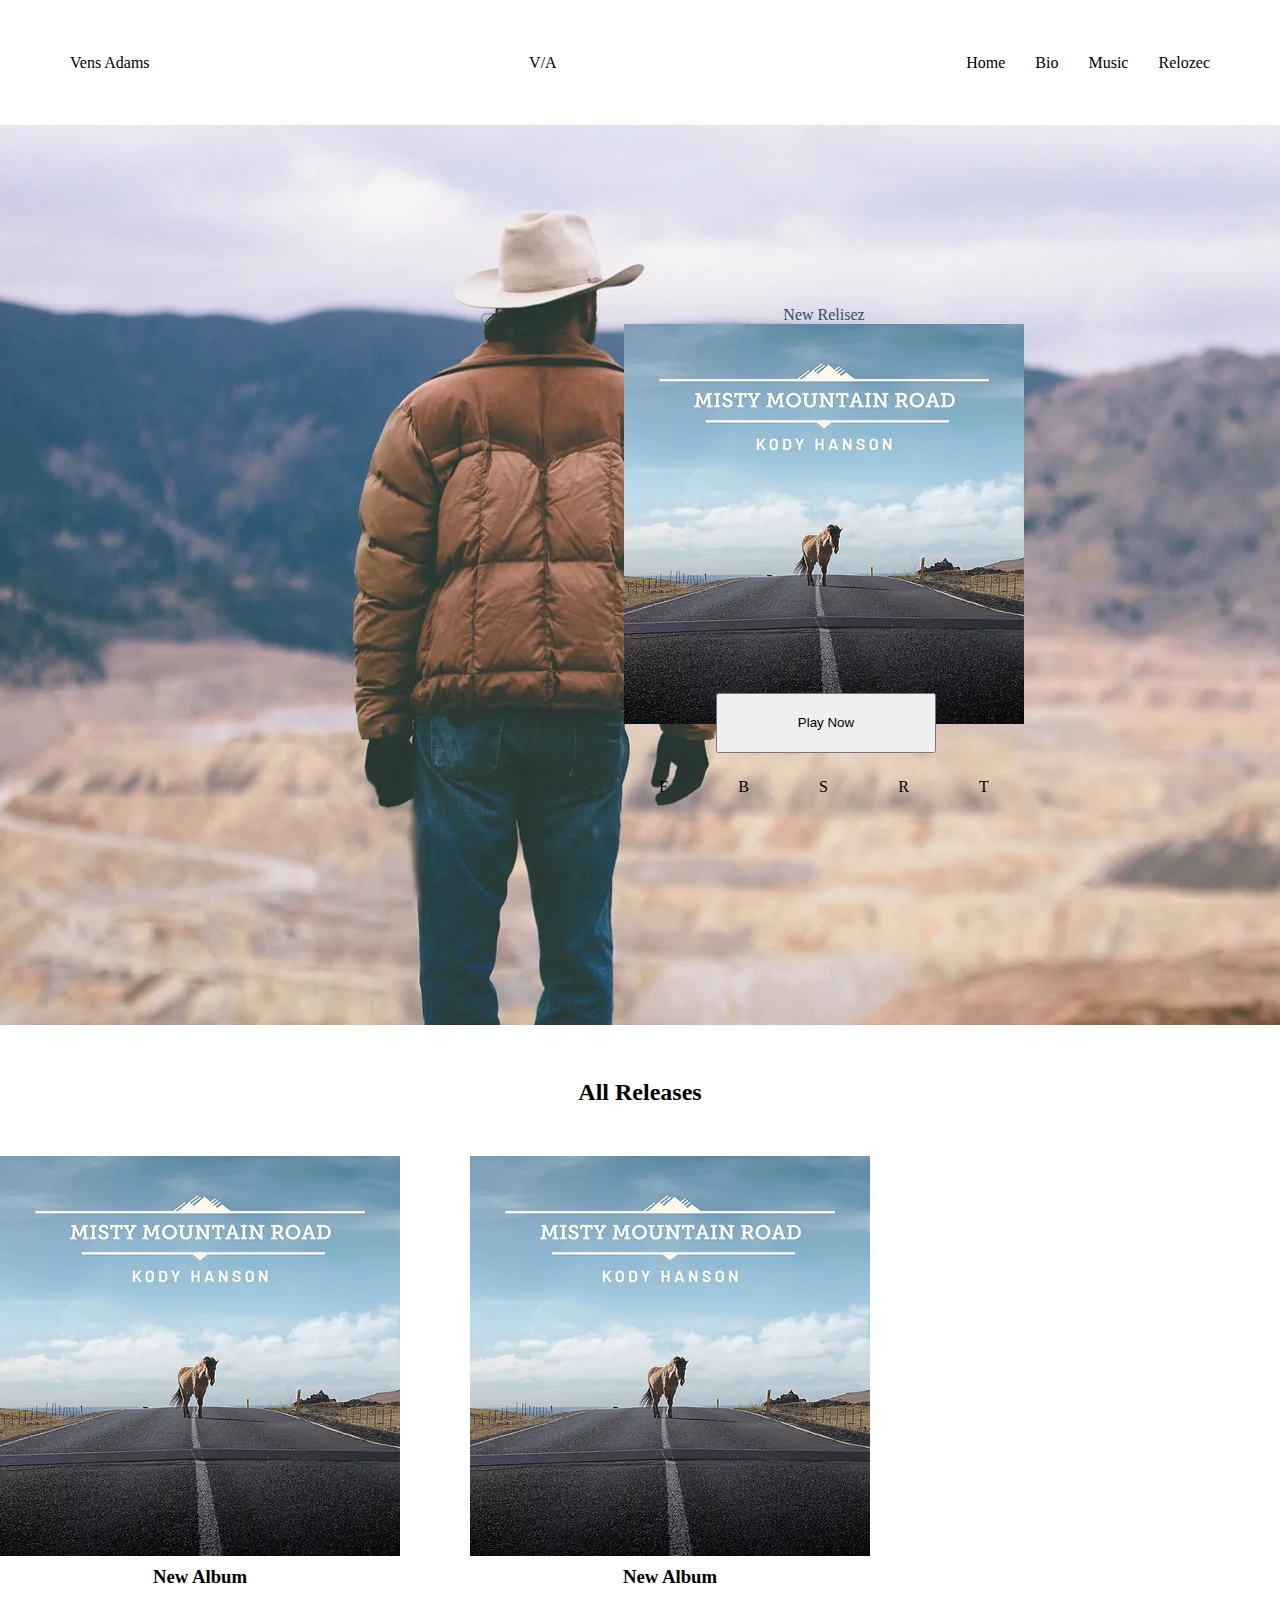
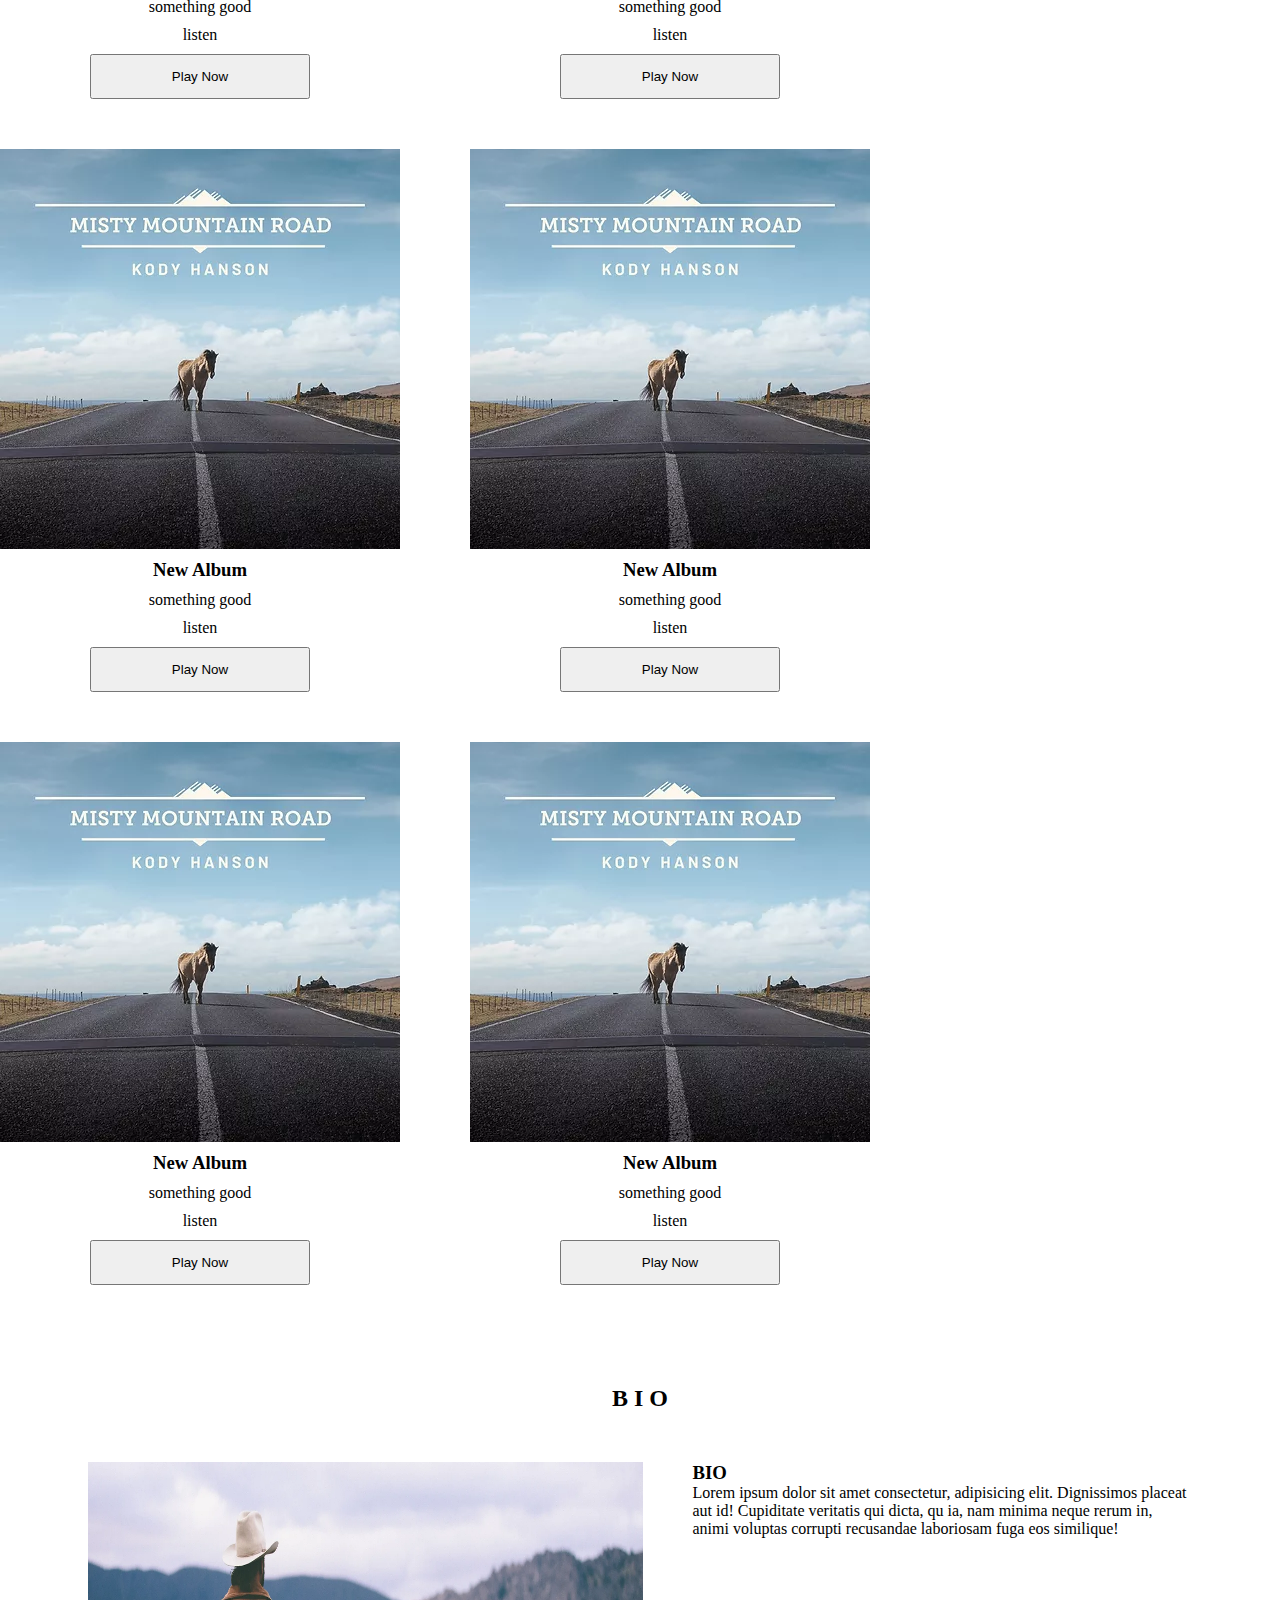
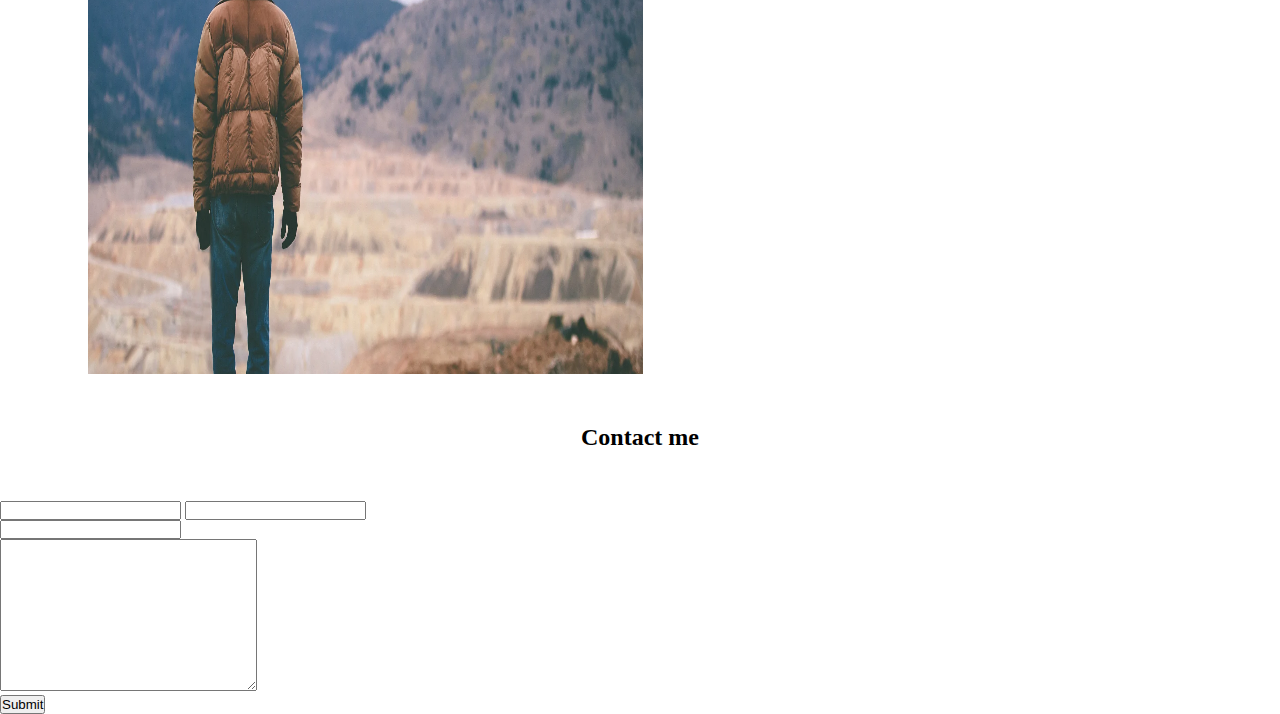
==== index.htm @ 62ecd47e "first page without srtyles" ====
<!DOCTYPE html>
<html lang="en">
<head>
    <meta charset="UTF-8">
    <meta http-equiv="X-UA-Compatible" content="IE=edge">
    <meta name="viewport" content="width=device-width, initial-scale=1.0">
    <meta name="description" content="portfoli">
    <meta name="keywords" content="portfolio, personal, corporate, business">

    <title>vens-adams-portfolio</title>

    <link rel="stylesheet" href="./css/normalaize.css">
    <link rel="stylesheet" href="./css/style.css">
</head>
<body>
    <header>
        <div class="portfolio-name">Vens Adams</div>
        <div class="logo">V/A</div>
        <div class="menu">
            <ul class="menu-items">
                <li>Home</li>
                <li>Bio</li>
                <li>Music</li>
                <li>Relozec</li>
            </ul>
        </div>
    </header>

    <main>
        <div class="header-background">
            <img src="./imgs//header-img.jpg" alt="">
            <div class="new-album">
                <div class="title"> New Relisez</div>
                <div class="album-img">
                    <img src="./imgs/header-album.jpg" alt="">
                    <button> Play Now</button>
                </div>
                <div class="social">
                    <ul>
                        <li>F</li>
                        <li>B</li>
                        <li>S</li>
                        <li>R</li>
                        <li>T</li>
                    </ul>
                </div>
            </div>
        </div>

        <div class="all-releases">
            <h2>All Releases</h2>
            <div class="releases">
                <div class="album">
                    <img src="./imgs/header-album.jpg" alt="">
                    <h3>New Album</h3>
                    <p>something good</p>
                    <p>listen</p>
                    <button>Play Now</button>
                </div>
                <div class="album">
                    <img src="./imgs/header-album.jpg" alt="">
                    <h3>New Album</h3>
                    <p>something good</p>
                    <p>listen</p>
                    <button>Play Now</button>
                </div>
                <div class="album">
                    <img src="./imgs/header-album.jpg" alt="">
                    <h3>New Album</h3>
                    <p>something good</p>
                    <p>listen</p>
                    <button>Play Now</button>
                </div>
                <div class="album">
                    <img src="./imgs/header-album.jpg" alt="">
                    <h3>New Album</h3>
                    <p>something good</p>
                    <p>listen</p>
                    <button>Play Now</button>
                </div>
                <div class="album">
                    <img src="./imgs/header-album.jpg" alt="">
                    <h3>New Album</h3>
                    <p>something good</p>
                    <p>listen</p>
                    <button>Play Now</button>
                </div>
                <div class="album">
                    <img src="./imgs/header-album.jpg" alt="">
                    <h3>New Album</h3>
                    <p>something good</p>
                    <p>listen</p>
                    <button>Play Now</button>
                </div>
            </div>
        </div>
        <div class="about-me">
            <h2>B I O</h2>
            <div class="about">
                <img src="./imgs//header-img.jpg" alt="">
                <div class="text">
                    <h3>BIO</h3>
                    <p>Lorem ipsum dolor sit amet consectetur, adipisicing elit. 
                        Dignissimos placeat aut id! Cupiditate veritatis qui dicta, qu
                        ia, nam minima neque rerum in, animi voluptas corrupti recusandae laboriosam fuga eos similique!</p>
                </div>
            </div>
        </div>

        <div class="contact">
            <h2>Contact me</h2>
            <form id="form">
                <div>
                    <label for="">
                        <input type="text" name="" id="">
                    </label>
                    <label for="">
                        <input type="text" name="" id="">
                    </label>
                </div>
                <div>
                    <label for="">
                        <input type="text" name="" id="">
                    </label>
                </div>
                <div>
                    <textarea name="" id="" cols="30" rows="10"></textarea>
                </div>
                <button> Submit</button>
             </form>
        </div>
    </main>

    <script src="./js/scripts.js"></script>
</body>
</html>
---- css/normalaize.css ----
* {
    margin: 0;
    padding: 0;
 }
 a:hover {
    text-decoration: none;
    list-style: none;
    color: white;
 }
 ol, ul {
    list-style: none;
 }
 a:link{
    color: white;
    list-style: none; 
 }
 a { 
    color: white; 
    text-decoration:none;
    list-style: none;
 }    
 section{
    padding: 100px 0px;
    overflow: hidden;
 }
 .section-title{
    text-align: center;
    margin-bottom: 45px;
    position: relative;
 }
 .section-title h1,.section-title h2 {
    font-size: 45px;
    font-weight: 900;
 }
 .container-fluid{
    padding-right: 0px;
    padding-left: 0px;
 }
---- css/style.css ----
header {
    position: fixed;
    display: flex;
    justify-content: space-between;
    height: 125px;
    align-items: center;
    background: white;
    width: 100%;
    z-index: 2;
}

.portfolio-name {
    margin-left: 70px;
}

.menu {
    margin-right: 70px;
}

.menu-items {
    display: flex;
}

.menu-items li {
    padding-left: 30px;
}

/*-------Main Block Style--------*/

main {
    overflow: hidden;
}

.header-background {
    margin-top: 125px;
    position: relative;
}

.header-background img {
    height: 100vh;
}

.new-album {
    width: 400px;
    height: 400px;
    position: absolute;
    top: 20%;
    right: 20%;
}

.new-album .title {
    text-align: center;
    color: #314e5d;
}

.album-img {
    position: relative;
}

.album-img img{
    width: 400px;
    height: 400px;
}

.album-img button {
    width: 220px;
    height: 60px;
    position: absolute;
    left: 23%;
    bottom: -25px;
}

.social{
    margin-top: 50px;
}

.social ul {
    display: flex;
    justify-content: space-around;
}

/*--------Relises----------------*/

.all-releases h2, .about-me h2, .contact h2 {
    text-align: center;
    margin-top: 50px;
    margin-bottom: 50px;
}

.releases {
    display: flex;
    flex-wrap: wrap;
    max-width: 1880px;
    margin: auto;
}

.releases .album {
    margin-right: 70px;
    margin-bottom: 50px;
    display: flex;
    flex-direction: column;
    align-items: center;
}

.releases .album h3 {
    margin-top: 10px;
}

.releases .album p {
    margin-top: 10px;

}

.releases .album button {
    margin-top: 10px;
    width: 220px;
    align-self: center;
    height: 45px;
}

/*---------ABOUT--------------*/

.about {
    display: flex;
    justify-content: center;
}

.about img {
    width: 555px;
    height: 512px;
}

.about .text {
    max-width: 500px;
    margin-left: 50px;
}

/***---------------CONTACT ------------*/
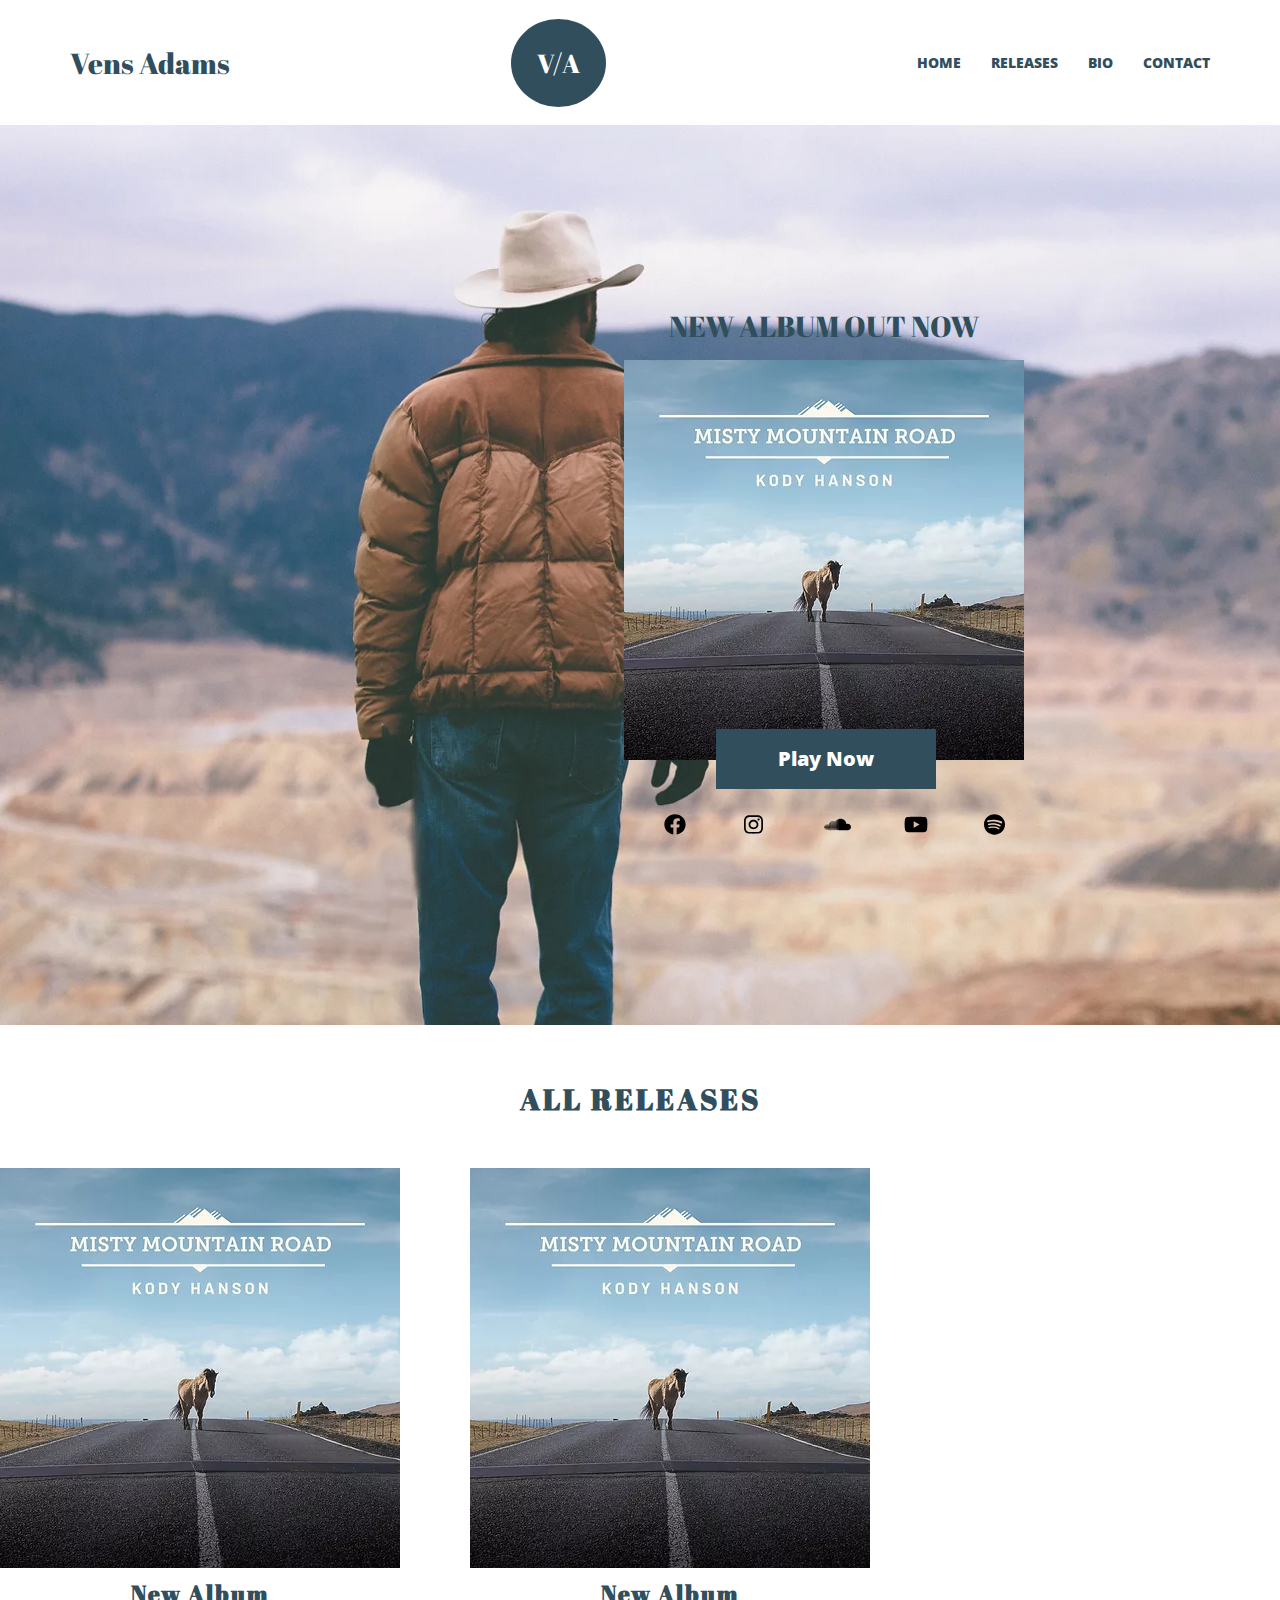
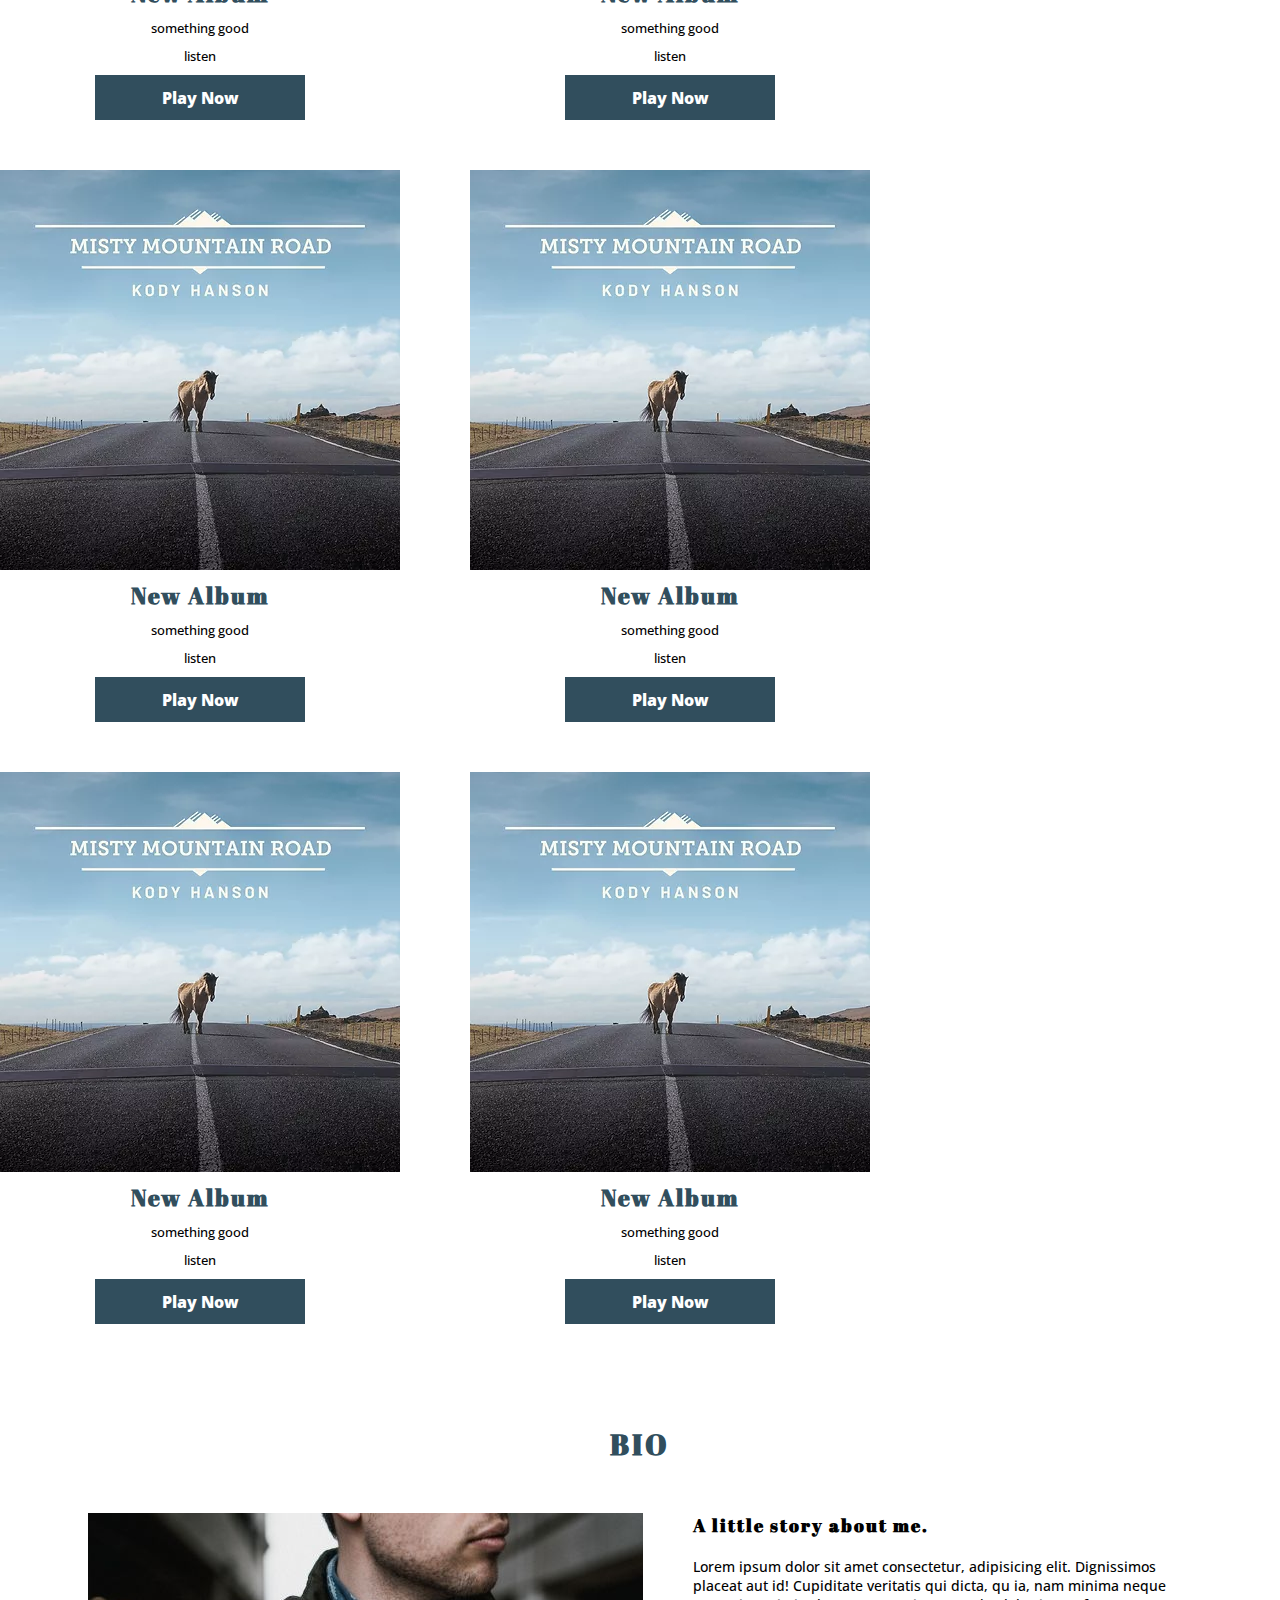
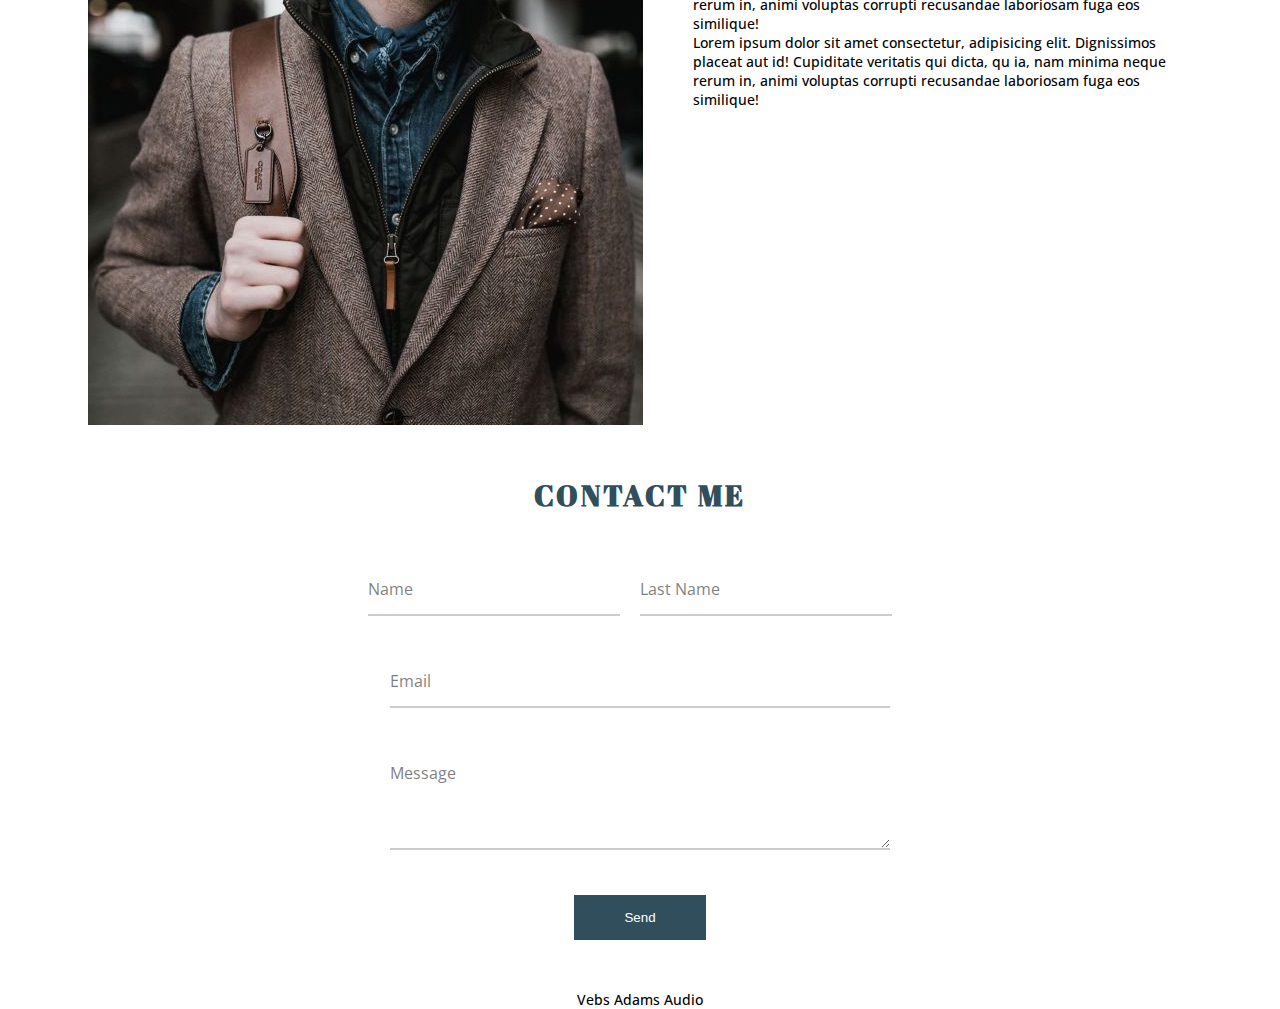
==== commit d2d4b313: "add style for first page" ====
--- a/index.htm
+++ b/index.htm
@@ -18,10 +18,10 @@
         <div class="logo">V/A</div>
         <div class="menu">
             <ul class="menu-items">
-                <li>Home</li>
-                <li>Bio</li>
-                <li>Music</li>
-                <li>Relozec</li>
+                <li>HOME</li>
+                <li>RELEASES</li>
+                <li>BIO</li>
+                <li>CONTACT</li>
             </ul>
         </div>
     </header>
@@ -30,25 +30,25 @@
         <div class="header-background">
             <img src="./imgs//header-img.jpg" alt="">
             <div class="new-album">
-                <div class="title"> New Relisez</div>
+                <div class="title">NEW ALBUM OUT NOW</div>
                 <div class="album-img">
                     <img src="./imgs/header-album.jpg" alt="">
                     <button> Play Now</button>
                 </div>
                 <div class="social">
                     <ul>
-                        <li>F</li>
-                        <li>B</li>
-                        <li>S</li>
-                        <li>R</li>
-                        <li>T</li>
+                        <li><img src="./css/facebook.svg" alt=""></li>
+                        <li><img src="./css/instagram.svg" alt=""></li>
+                        <li><img src="./css/soundcloud.svg" alt=""></li>
+                        <li><img src="./css/youtube.svg" alt=""></li>
+                        <li><img src="./css/spotify.svg" alt=""></li>
                     </ul>
                 </div>
             </div>
         </div>
 
         <div class="all-releases">
-            <h2>All Releases</h2>
+            <h2>ALL RELEASES</h2>
             <div class="releases">
                 <div class="album">
                     <img src="./imgs/header-album.jpg" alt="">
@@ -95,42 +95,57 @@
             </div>
         </div>
         <div class="about-me">
-            <h2>B I O</h2>
+            <h2>BIO</h2>
             <div class="about">
-                <img src="./imgs//header-img.jpg" alt="">
+                <img src="./imgs/me.jpg" alt="">
                 <div class="text">
-                    <h3>BIO</h3>
+                    <h3>A little story about me.</h3>
                     <p>Lorem ipsum dolor sit amet consectetur, adipisicing elit. 
                         Dignissimos placeat aut id! Cupiditate veritatis qui dicta, qu
-                        ia, nam minima neque rerum in, animi voluptas corrupti recusandae laboriosam fuga eos similique!</p>
+                        ia, nam minima neque rerum in, animi voluptas corrupti recusandae laboriosam fuga eos similique!                        
+                            <p>Lorem ipsum dolor sit amet consectetur, adipisicing elit.
+                                Dignissimos placeat aut id! Cupiditate veritatis qui dicta, qu
+                                ia, nam minima neque rerum in, animi voluptas corrupti recusandae laboriosam fuga eos similique!
+                            </p>
+                        </p>
                 </div>
             </div>
         </div>
 
         <div class="contact">
-            <h2>Contact me</h2>
+            <h2>CONTACT ME</h2>
             <form id="form">
-                <div>
-                    <label for="">
-                        <input type="text" name="" id="">
-                    </label>
-                    <label for="">
-                        <input type="text" name="" id="">
-                    </label>
+                <div class="name-info">
+                    <div class="inputBox">
+                        <div class="inputText">Name</div>
+                        <input type="text " class="input" name="name" placeholder=""  required>
+                    </div>
+                    <div class="inputBox">
+                        <div class="inputText">Last Name</div>
+                        <input  class="input"  type="email" name="email" placeholder="" required="">
+                    </div>
                 </div>
-                <div>
-                    <label for="">
-                        <input type="text" name="" id="">
-                    </label>
+                <div class="email-info">
+                    <div class="inputBox">
+                        <div class="inputText">Email</div>
+                        <input  class="input" type="email" name="email" placeholder="" required="">
+                    </div>
                 </div>
-                <div>
-                    <textarea name="" id="" cols="30" rows="10"></textarea>
+                <div class="inputBox message">
+                    <div class="inputText ">Message</div>
+                    <textarea  class="input" name="text" required></textarea>
                 </div>
-                <button> Submit</button>
+                <div class="btn-send">
+                    <button type="submit"  class="button-send"><span>Send</span> </button>  
+                </div>               
              </form>
         </div>
     </main>
 
+    <footer>
+        <p>Vebs Adams Audio </p>
+    </footer>
+
     <script src="./js/scripts.js"></script>
 </body>
 </html>--- a/css/style.css
+++ b/css/style.css
@@ -1,3 +1,4 @@
+@import url('https://fonts.googleapis.com/css2?family=Abril+Fatface&family=Open+Sans:ital,wght@0,300;0,400;0,500;0,600;0,700;0,800;1,300;1,400;1,500;1,600;1,700;1,800&display=swap');
 header {
     position: fixed;
     display: flex;
@@ -11,6 +12,18 @@
 
 .portfolio-name {
     margin-left: 70px;
+    color: #314E5D;
+    font-family: 'Abril Fatface', cursive;
+    font-size: 29px;
+}
+
+.logo {
+    color: #ffffff;
+    font-family: 'Abril Fatface', cursive;
+    font-size: 26px;
+    background: #314E5D;
+    padding: 26px;
+    border-radius: 62%;
 }
 
 .menu {
@@ -23,6 +36,10 @@
 
 .menu-items li {
     padding-left: 30px;
+    font-family: 'Open Sans', sans-serif;
+    font-weight: 800;
+    color: #314e5d;
+    font-size: 14px;
 }
 
 /*-------Main Block Style--------*/
@@ -38,6 +55,10 @@
 
 .header-background img {
     height: 100vh;
+}
+
+.social ul li img {
+    height: 120%;
 }
 
 .new-album {
@@ -50,7 +71,10 @@
 
 .new-album .title {
     text-align: center;
-    color: #314e5d;
+    margin-bottom: 15px;
+    color: #314E5D;
+    font-family: 'Abril Fatface', cursive;
+    font-size: 29px;
 }
 
 .album-img {
@@ -68,6 +92,12 @@
     position: absolute;
     left: 23%;
     bottom: -25px;
+    font-family: 'Open Sans', sans-serif;
+    font-weight: 800;
+    color: #ffffff;
+    font-size: 20px;
+    background: #314e5d;
+    border: none;
 }
 
 .social{
@@ -85,6 +115,10 @@
     text-align: center;
     margin-top: 50px;
     margin-bottom: 50px;
+    color: #314E5D;
+    font-family: 'Abril Fatface', cursive;
+    font-size: 29px;
+    letter-spacing: 3px;
 }
 
 .releases {
@@ -104,18 +138,30 @@
 
 .releases .album h3 {
     margin-top: 10px;
+    color: #314E5D;
+    font-family: 'Abril Fatface', cursive;
+    font-size: 23px;
+    letter-spacing: 2px;
 }
 
 .releases .album p {
     margin-top: 10px;
-
+    font-family: 'Open Sans', sans-serif;
+    font-weight: 500;
+    font-size: 13px;
 }
 
 .releases .album button {
     margin-top: 10px;
-    width: 220px;
+    width: 210px;
     align-self: center;
     height: 45px;
+    font-family: 'Open Sans', sans-serif;
+    font-weight: 800;
+    color: #ffffff;
+    font-size: 16px;
+    background: #314e5d;
+    border: none;
 }
 
 /*---------ABOUT--------------*/
@@ -135,9 +181,104 @@
     margin-left: 50px;
 }
 
+.about .text h3{
+    font-family: 'Abril Fatface', cursive;
+    font-size: 18px;
+    letter-spacing: 2px;
+    margin-bottom: 20px;
+}
+
+.about .text p{
+    font-family: 'Open Sans', sans-serif;
+    font-weight: 500;
+    font-size: 14px;
+}
+
 /***---------------CONTACT ------------*/
-
-
-
-
-
+#form {
+    display: flex;
+    flex-direction: column;
+    justify-content: center;
+    align-items: center;
+}
+
+.name-info {
+    display: flex;
+}
+
+.name-info > div {
+    margin-right: 20px;
+}
+
+.email-info, .message  {
+    width: 500px;
+}
+
+
+.inputBox {
+    position: relative;
+    box-sizing: border-box;
+    margin-bottom: 40px;
+    font-family: 'Open Sans', sans-serif;
+}
+.input{
+    position: relative;
+    width: 100%;
+    height: 50px;
+    background: transparent;
+    border: none;
+    outline: none;
+    font-size: 20px;
+    font-family: 'Open Sans', sans-serif;
+    border-bottom: 2px solid rgba(0,0,0,.2);
+}
+.inputText{
+    position: absolute;
+    line-height: 50px;
+    font-size: 16px;
+    -webkit-transition: .5s;
+    -moz-transition: .5s;
+    -o-transition: .5s;
+    transition: .5s;
+    opacity: .5;
+}
+.focus .inputText {
+    -webkit-transform: translateY(-30px);
+    -moz-transform: translateY(-30px);
+    -o-transform: translateY(-30px);
+    transform: translateY(-30px);
+    font-size: 14px;
+    opacity: 1;
+    color: #000;
+    }
+.focus .input {
+    border-bottom: 2px solid rgba(27,161,96,.8);
+}
+textarea {
+    height: 100px !important;
+    line-height:  45px;
+    font-family: 'Open Sans', sans-serif;
+}
+
+
+.button-send {
+    border: none;
+    background: #314E5D;
+    padding: 15px 50px 15px 50px;
+    color: white;
+}
+
+footer {
+    margin-top: 50px;
+}
+
+footer p {
+    text-align: center;
+    font-family: 'Open Sans', sans-serif;
+    font-weight: 500;
+    font-size: 14px;
+}
+
+
+
+
